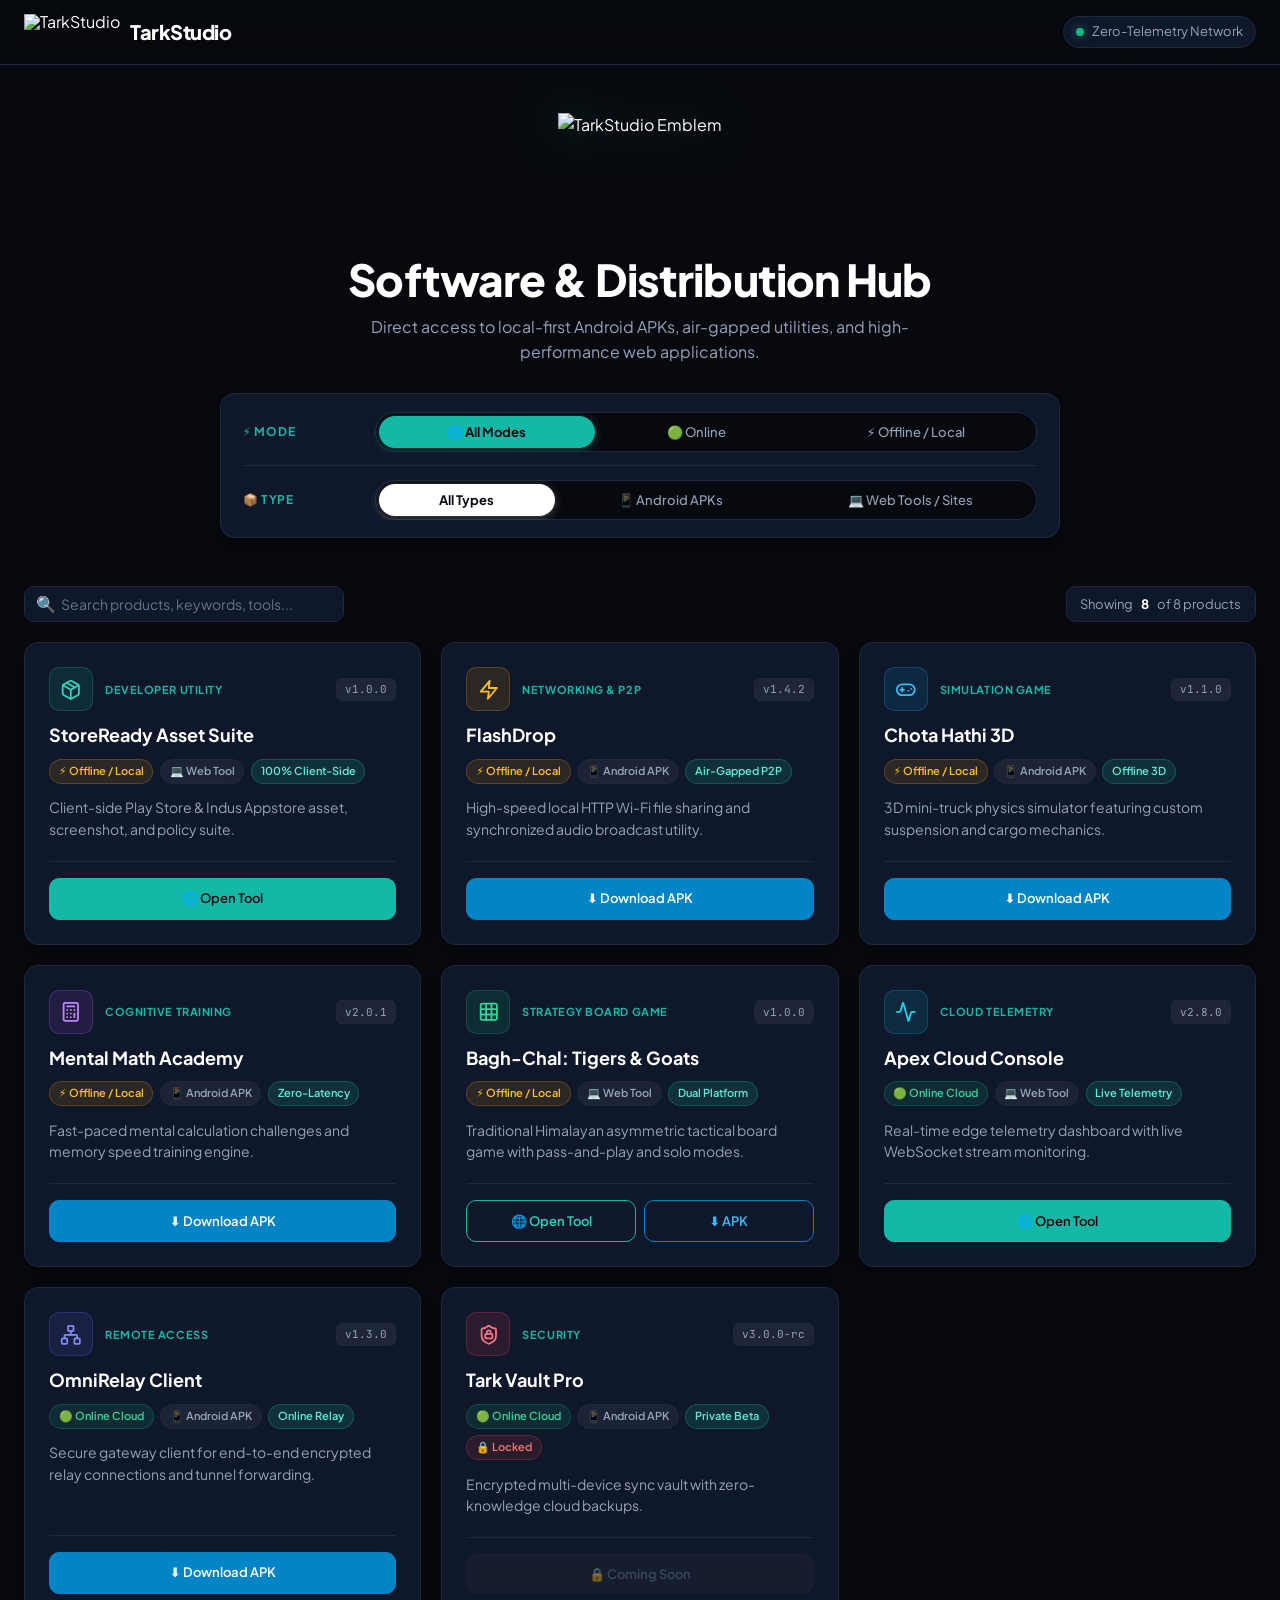
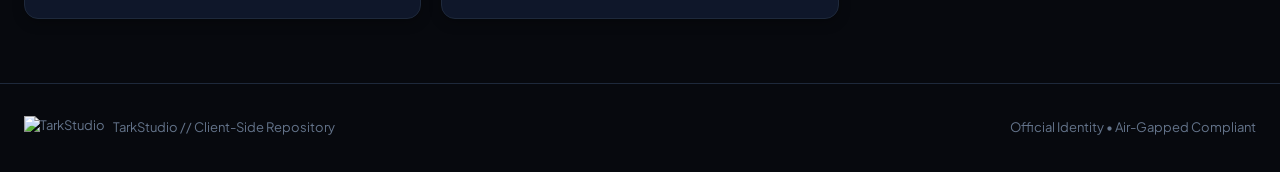
==== index.html @ 2e3623da "feat: initialize TarkStudio Portal project Set up the project structure, including Vite, React, Type" ====
<!doctype html>
<html lang="en">
  <head>
    <meta charset="UTF-8" />
    <meta name="viewport" content="width=device-width, initial-scale=1.0" />
    <title>TarkStudio Portal</title>
    <meta name="description" content="TarkStudio software portal featuring a dual-level filtering system for Online vs. Offline operational modes and APK vs. Website category selectors." />
    <meta property="og:title" content="TarkStudio Portal" />
    <meta property="og:description" content="TarkStudio software portal featuring a dual-level filtering system for Online vs. Offline operational modes and APK vs. Website category selectors." />
    <meta property="og:type" content="website" />
    <meta name="twitter:card" content="summary_large_image" />
    <link rel="preconnect" href="https://fonts.googleapis.com" />
    <link rel="preconnect" href="https://fonts.gstatic.com" crossorigin />
    <link href="https://fonts.googleapis.com/css2?family=Plus+Jakarta+Sans:wght@400;500;600;700;800&family=JetBrains+Mono:wght@400;500;600&display=swap" rel="stylesheet" />
    <link rel="stylesheet" href="/style.css" />
  </head>
  <body>
    <div class="app-container">
      <!-- 1. Top Navbar with Official TarkStudio Logo -->
      <header class="navbar">
        <div class="navbar-inner">
          <a href="#" class="navbar-brand" aria-label="TarkStudio Home">
            <img src="https://raw.githubusercontent.com/brijeshdhiman137-eng/tarkstudio-log.png/main/1000349515__2_-removebg-preview.png" alt="TarkStudio" class="navbar-logo-img" style="height: 36px; width: auto; object-fit: contain; margin-right: 10px; background: transparent;" referrerpolicy="no-referrer" />
            <span class="navbar-title">TarkStudio</span>
          </a>

          <div class="navbar-status">
            <span class="status-dot-pulse"></span>
            <span>Zero-Telemetry Network</span>
          </div>
        </div>
      </header>

      <!-- 2. Hero Section with Official TarkStudio Emblem & Glow -->
      <section class="hero-section">
        <div class="hero-shield-wrapper">
          <img src="https://raw.githubusercontent.com/brijeshdhiman137-eng/tarkstudio-log.png/main/1000349515__2_-removebg-preview.png" 
               alt="TarkStudio Emblem" 
               class="hero-shield-img"
               referrerpolicy="no-referrer" />
        </div>

        <h1 class="hero-title">
          Software & Distribution Hub
        </h1>
        <p class="hero-subtitle hidden sm:block">
          Direct access to local-first Android APKs, air-gapped utilities, and high-performance web applications.
        </p>

        <!-- Dual-Tier Filtering System Card -->
        <div class="filter-system-card max-w-full overflow-hidden" id="filterSystem">
          <!-- Top Row: Operational Mode Switcher -->
          <div class="filter-tier-row">
            <div class="filter-tier-label">
              <span>⚡ Mode</span>
            </div>
            <div class="toggle-group flex flex-wrap gap-1.5" id="modeFilterBar" role="radiogroup" aria-label="Operational Mode Filter">
              <button type="button" class="filter-btn active" data-mode="all" aria-pressed="true">
                <span>🌐 All Modes</span>
              </button>
              <button type="button" class="filter-btn" data-mode="online" aria-pressed="false">
                <span>🟢 Online</span>
              </button>
              <button type="button" class="filter-btn" data-mode="offline" aria-pressed="false">
                <span>⚡ Offline / Local</span>
              </button>
            </div>
          </div>

          <div class="filter-divider"></div>

          <!-- Second Row: Product Type Switcher -->
          <div class="filter-tier-row">
            <div class="filter-tier-label">
              <span>📦 Type</span>
            </div>
            <div class="toggle-group flex flex-wrap gap-1.5" id="typeFilterBar" role="radiogroup" aria-label="Product Type Filter">
              <button type="button" class="filter-btn active" data-type="all" aria-pressed="true">
                <span>All Types</span>
              </button>
              <button type="button" class="filter-btn" data-type="apk" aria-pressed="false">
                <span>📱 Android APKs</span>
              </button>
              <button type="button" class="filter-btn" data-type="website" aria-pressed="false">
                <span>💻 Web Tools / Sites</span>
              </button>
            </div>
          </div>
        </div>
      </section>

      <!-- Controls Row: Search Bar (Top & Full Width on Mobile) + Desktop Counter Badge -->
      <section class="content-controls-bar">
        <div class="search-input-wrapper">
          <span class="search-icon">🔍</span>
          <input
            type="text"
            id="searchInput"
            class="search-input"
            placeholder="Search products, keywords, tools..."
            aria-label="Search software catalog"
          />
          <button type="button" id="searchClearBtn" class="search-clear-btn" aria-label="Clear search">✕</button>
        </div>

        <div class="counter-badge-box hidden md:inline-flex" id="productCounter">
          Showing <span class="counter-count-bold">0</span> products
        </div>
      </section>

      <!-- Main Dynamic Grid -->
      <main class="portal-main px-2.5 sm:px-6 py-4 max-w-7xl mx-auto w-full" id="portalMain">
        <div id="appsGrid" class="apps-dashboard-grid grid grid-cols-2 sm:grid-cols-2 md:grid-cols-2 lg:grid-cols-3 gap-2.5 sm:gap-4 md:gap-5">
          <!-- Dynamic cards rendered by app.js -->
        </div>
      </main>

      <!-- Footer -->
      <footer class="portal-footer">
        <div class="footer-inner">
          <div class="footer-brand">
            <img src="https://raw.githubusercontent.com/brijeshdhiman137-eng/tarkstudio-log.png/main/1000349515__2_-removebg-preview.png" alt="TarkStudio" style="height: 24px; width: auto; object-fit: contain; background: transparent;" referrerpolicy="no-referrer" />
            <span>TarkStudio // Client-Side Repository</span>
          </div>
          <div>Official Identity • Air-Gapped Compliant</div>
        </div>
      </footer>
    </div>

    <!-- Client Script -->
    <script type="module" src="/app.js"></script>
  </body>
</html>
---- style.css ----
/* TarkStudio Portal - Stylesheet */

:root {
  --bg-canvas: #07090E;
  --bg-card: #0F172A;
  --bg-card-hover: #131d35;
  --bg-surface: #0b1120;
  --border-subtle: #1E293B;
  --border-accent: #14B8A6;
  --accent-teal: #14B8A6;
  --accent-teal-hover: #0d9488;
  --accent-teal-dim: rgba(20, 184, 166, 0.15);
  --accent-blue: #3b82f6;
  --accent-amber: #f59e0b;
  --accent-emerald: #10b981;
  --text-primary: #FFFFFF;
  --text-secondary: #94A3B8;
  --text-muted: #64748B;
  --radius-sm: 6px;
  --radius-md: 10px;
  --radius-lg: 14px;
  --radius-full: 9999px;
  --font-sans: 'Plus Jakarta Sans', system-ui, -apple-system, BlinkMacSystemFont, 'Segoe UI', Roboto, sans-serif;
  --font-mono: 'JetBrains Mono', ui-monospace, SFMono-Regular, monospace;
  --transition: all 0.2s cubic-bezier(0.16, 1, 0.3, 1);
}

*, *::before, *::after {
  box-sizing: border-box;
  margin: 0;
  padding: 0;
}

body {
  font-family: var(--font-sans);
  background-color: var(--bg-canvas);
  color: var(--text-primary);
  min-height: 100vh;
  line-height: 1.5;
  -webkit-font-smoothing: antialiased;
}

/* Base Layout */
.app-container {
  display: flex;
  flex-direction: column;
  min-height: 100vh;
}

/* Top Navbar */
.navbar {
  position: sticky;
  top: 0;
  z-index: 40;
  background-color: rgba(7, 9, 14, 0.85);
  backdrop-filter: blur(12px);
  -webkit-backdrop-filter: blur(12px);
  border-bottom: 1px solid var(--border-subtle);
  padding: 0.875rem 1.5rem;
}

.navbar-inner {
  max-width: 1280px;
  margin: 0 auto;
  display: flex;
  align-items: center;
  justify-content: space-between;
}

.navbar-brand {
  display: flex;
  align-items: center;
  text-decoration: none;
  color: var(--text-primary);
  background: transparent;
  border: none;
  box-shadow: none;
  line-height: 1;
}

.navbar-logo-img,
.navbar-logo-svg {
  height: 36px;
  width: auto;
  object-fit: contain;
  margin-right: 10px;
  background: transparent;
  display: block;
  flex-shrink: 0;
}

.navbar-title {
  font-size: 1.25rem;
  font-weight: 800;
  letter-spacing: -0.025em;
  color: var(--text-primary);
  display: flex;
  align-items: center;
  line-height: 1;
}

.navbar-tagline {
  font-size: 0.75rem;
  font-family: var(--font-mono);
  color: var(--text-muted);
  border-left: 1px solid var(--border-subtle);
  padding-left: 0.75rem;
  display: none;
}

@media (min-width: 640px) {
  .navbar-tagline {
    display: inline-block;
  }
}

.navbar-status {
  display: flex;
  align-items: center;
  gap: 0.5rem;
  font-size: 0.8125rem;
  color: var(--text-secondary);
  background: var(--bg-card);
  padding: 0.35rem 0.75rem;
  border-radius: var(--radius-full);
  border: 1px solid var(--border-subtle);
}

.status-dot-pulse {
  width: 8px;
  height: 8px;
  border-radius: 50%;
  background: var(--accent-emerald);
  box-shadow: 0 0 8px rgba(16, 185, 129, 0.6);
  animation: pulse-glow 2s infinite ease-in-out;
}

@keyframes pulse-glow {
  0%, 100% { opacity: 1; transform: scale(1); }
  50% { opacity: 0.5; transform: scale(0.85); }
}

/* Hero Section */
.hero-section {
  padding: 1.25rem 1rem 0.5rem;
  text-align: center;
  position: relative;
}

@media (min-width: 768px) {
  .hero-section {
    padding: 3rem 1.5rem 1.5rem;
  }
}

.hero-shield-wrapper {
  display: flex;
  align-items: center;
  justify-content: center;
  margin-bottom: 8px;
  width: 100%;
  background: transparent;
  border: none;
  box-shadow: none;
}

@media (min-width: 768px) {
  .hero-shield-wrapper {
    margin-bottom: 20px;
  }
}

.hero-shield-img,
.hero-shield-svg {
  height: 48px;
  width: auto;
  object-fit: contain;
  background: transparent;
  display: block;
  filter: drop-shadow(0 0 16px rgba(45, 212, 191, 0.4));
  transition: var(--transition);
}

@media (min-width: 768px) {
  .hero-shield-img,
  .hero-shield-svg {
    height: 120px;
    filter: drop-shadow(0 0 24px rgba(45, 212, 191, 0.45));
  }
}

.hero-shield-img:hover,
.hero-shield-svg:hover {
  filter: drop-shadow(0 0 32px rgba(45, 212, 191, 0.7));
  transform: translateY(-2px);
}

.hero-title,
.hero-heading {
  font-size: 1.35rem;
  font-weight: 800;
  letter-spacing: -0.02em;
  color: var(--text-primary);
  margin-top: 4px;
  margin-bottom: 4px;
  line-height: 1.2;
}

@media (min-width: 640px) {
  .hero-title,
  .hero-heading {
    font-size: 2rem;
    margin-top: 8px;
    margin-bottom: 6px;
  }
}

@media (min-width: 768px) {
  .hero-title,
  .hero-heading {
    font-size: 2.75rem;
    margin-top: 12px;
    margin-bottom: 8px;
  }
}

.hero-subtitle {
  color: #94A3B8;
  font-size: 0.9375rem;
  max-width: 620px;
  margin: 0 auto 20px auto;
  line-height: 1.5;
}

@media (min-width: 768px) {
  .hero-subtitle {
    font-size: 1rem;
    margin-bottom: 28px;
    line-height: 1.6;
  }
}

/* Dual-Tier Filtering System */
.filter-system-card {
  max-width: 840px;
  width: 100%;
  box-sizing: border-box;
  overflow: hidden;
  margin: 0.75rem auto 0;
  background: var(--bg-card);
  border: 1px solid var(--border-subtle);
  border-radius: var(--radius-md);
  padding: 0.65rem 0.75rem;
  box-shadow: 0 10px 25px -5px rgba(0, 0, 0, 0.5);
  display: flex;
  flex-direction: column;
  gap: 0.5rem;
}

@media (min-width: 640px) {
  .filter-system-card {
    border-radius: var(--radius-lg);
    margin-top: 1.5rem;
    padding: 1.1rem 1.35rem;
    gap: 0.85rem;
  }
}

.filter-tier-row {
  display: flex;
  flex-direction: column;
  gap: 0.35rem;
  width: 100%;
  max-width: 100%;
  overflow: hidden;
}

@media (min-width: 640px) {
  .filter-tier-row {
    flex-direction: row;
    align-items: center;
    justify-content: space-between;
    gap: 0.75rem;
  }
}

.filter-tier-label {
  font-size: 0.7rem;
  font-weight: 700;
  letter-spacing: 0.05em;
  text-transform: uppercase;
  color: var(--accent-teal);
  min-width: auto;
  text-align: left;
  display: flex;
  align-items: center;
  gap: 0.3rem;
}

@media (min-width: 640px) {
  .filter-tier-label {
    font-size: 0.75rem;
    letter-spacing: 0.06em;
    min-width: 120px;
  }
}

.toggle-group {
  display: flex;
  flex-wrap: wrap;
  background: var(--bg-canvas);
  border: 1px solid var(--border-subtle);
  padding: 3px;
  border-radius: var(--radius-md);
  gap: 0.375rem; /* gap-1.5 */
  width: 100%;
  max-width: 100%;
  box-sizing: border-box;
}

@media (min-width: 768px) {
  .toggle-group {
    flex-wrap: nowrap;
    border-radius: var(--radius-full);
    width: auto;
    flex: 1;
    gap: 3px;
  }
}

.filter-btn {
  flex: 1 1 auto;
  background: transparent;
  border: none;
  color: var(--text-secondary);
  padding: 0.25rem 0.625rem; /* px-2.5 py-1 on mobile */
  font-size: 0.75rem; /* text-xs on mobile */
  font-weight: 500;
  font-family: inherit;
  border-radius: var(--radius-full);
  cursor: pointer;
  transition: var(--transition);
  display: inline-flex;
  align-items: center;
  justify-content: center;
  gap: 0.35rem;
  white-space: nowrap;
  min-height: 28px;
}

@media (min-width: 768px) {
  .filter-btn {
    padding: 0.45rem 0.85rem;
    font-size: 0.8125rem;
    min-height: 32px;
  }
}

.filter-btn:hover {
  color: var(--text-primary);
  background: rgba(255, 255, 255, 0.05);
}

/* Primary Operational Mode Active */
#modeFilterBar .filter-btn.active {
  background: var(--accent-teal);
  color: #07090E;
  font-weight: 700;
  box-shadow: 0 2px 10px rgba(20, 184, 166, 0.35);
}

/* Secondary Product Type Active */
#typeFilterBar .filter-btn.active {
  background: #FFFFFF;
  color: #07090E;
  font-weight: 700;
  box-shadow: 0 2px 10px rgba(255, 255, 255, 0.25);
}

.filter-divider {
  height: 1px;
  background: var(--border-subtle);
  width: 100%;
}

/* Controls Bar (Search + Counter) */
.content-controls-bar {
  max-width: 1280px;
  margin: 0.75rem auto 0.75rem;
  padding: 0 1rem;
  display: flex;
  flex-direction: column;
  gap: 0.5rem;
  width: 100%;
  box-sizing: border-box;
}

@media (min-width: 768px) {
  .content-controls-bar {
    margin: 1.5rem auto 1.25rem;
    padding: 0 1.5rem;
    flex-direction: row;
    align-items: center;
    justify-content: space-between;
  }
}

.counter-badge-box {
  display: none;
}

@media (min-width: 768px) {
  .counter-badge-box {
    display: inline-flex;
    align-items: center;
    gap: 0.5rem;
    background: var(--bg-card);
    border: 1px solid var(--border-subtle);
    padding: 0.45rem 0.85rem;
    border-radius: var(--radius-md);
    font-size: 0.8125rem;
    color: var(--text-secondary);
    white-space: nowrap;
  }
}

.counter-count-bold {
  color: var(--text-primary);
  font-weight: 700;
}

.search-input-wrapper {
  position: relative;
  width: 100%;
  max-width: 100%;
}

@media (min-width: 768px) {
  .search-input-wrapper {
    max-width: 320px;
  }
}

/* Back to Hub Pill Button */
.btn-back-hub {
  display: inline-flex;
  align-items: center;
  gap: 0.35rem;
  width: auto;
  align-self: flex-start;
  margin-right: auto;
  padding: 0.3rem 0.65rem;
  font-size: 0.75rem;
  font-weight: 600;
  color: var(--accent-teal);
  background: rgba(20, 184, 166, 0.1);
  border: 1px solid rgba(20, 184, 166, 0.25);
  border-radius: var(--radius-full);
  text-decoration: none;
  transition: var(--transition);
  white-space: nowrap;
}

.btn-back-hub:hover {
  background: var(--accent-teal);
  color: #07090E;
}

@media (min-width: 640px) {
  .btn-back-hub {
    padding: 0.4rem 0.85rem;
    font-size: 0.8125rem;
  }
}

/* Detail Product Card */
.detail-product-card {
  background: var(--bg-card);
  border: 1px solid var(--border-subtle);
  border-radius: var(--radius-md);
  padding: 1rem;
  margin-bottom: 1.25rem;
  box-shadow: 0 10px 30px -10px rgba(0, 0, 0, 0.5);
  box-sizing: border-box;
}

@media (min-width: 640px) {
  .detail-product-card {
    border-radius: var(--radius-lg);
    padding: 1.5rem;
    margin-bottom: 1.5rem;
  }
}

.search-icon {
  position: absolute;
  left: 0.75rem;
  top: 50%;
  transform: translateY(-50%);
  color: var(--text-muted);
  pointer-events: none;
}

.search-input {
  width: 100%;
  background: var(--bg-card);
  border: 1px solid var(--border-subtle);
  border-radius: var(--radius-md);
  padding: 0.5rem 0.75rem 0.5rem 2.25rem;
  font-size: 0.875rem;
  color: var(--text-primary);
  font-family: inherit;
  transition: var(--transition);
}

.search-input:focus {
  outline: none;
  border-color: var(--accent-teal);
  box-shadow: 0 0 0 1px var(--accent-teal);
}

.search-input::placeholder {
  color: var(--text-muted);
}

.search-clear-btn {
  position: absolute;
  right: 0.65rem;
  top: 50%;
  transform: translateY(-50%);
  background: transparent;
  border: none;
  color: var(--text-muted);
  cursor: pointer;
  font-size: 0.875rem;
  display: none;
}

.search-clear-btn:hover {
  color: var(--text-primary);
}

/* Grid & Cards */
.portal-main {
  flex: 1;
  max-width: 1280px;
  width: 100%;
  margin: 0 auto;
  padding: 0 0.75rem 3rem;
}

@media (min-width: 768px) {
  .portal-main {
    padding: 0 1.5rem 4rem;
  }
}

#appsGrid,
.apps-dashboard-grid {
  display: grid;
  grid-template-columns: repeat(2, minmax(0, 1fr));
  gap: 0.625rem;
  width: 100%;
}

@media (min-width: 480px) and (max-width: 767px) {
  #appsGrid,
  .apps-dashboard-grid {
    grid-template-columns: repeat(auto-fit, minmax(140px, 1fr));
    gap: 0.75rem;
  }
}

@media (min-width: 768px) {
  #appsGrid,
  .apps-dashboard-grid {
    grid-template-columns: repeat(2, minmax(0, 1fr));
    gap: 1.25rem;
  }
}

@media (min-width: 1024px) {
  #appsGrid,
  .apps-dashboard-grid {
    grid-template-columns: repeat(3, minmax(0, 1fr));
    gap: 1.25rem;
  }
}

/* Project Card */
.app-card {
  background: var(--bg-card);
  border: 1px solid rgba(255, 255, 255, 0.08);
  border-radius: var(--radius-md);
  padding: 0.75rem;
  display: flex;
  flex-direction: column;
  justify-content: space-between;
  height: 100%;
  transition: var(--transition);
  position: relative;
  overflow: hidden;
  box-shadow: 0 4px 12px rgba(0, 0, 0, 0.25);
}

.app-card:hover {
  border-color: rgba(20, 184, 166, 0.35);
  background: var(--bg-card-hover);
  transform: translateY(-2px);
  box-shadow: 0 8px 24px -6px rgba(0, 0, 0, 0.5);
}

@media (min-width: 768px) {
  .app-card {
    padding: 1.5rem;
    border-radius: var(--radius-lg);
    border-color: var(--border-subtle);
    height: 100%;
  }
}

/* Clickable Card Anchor Area */
.card-click-area {
  display: flex;
  flex-direction: column;
  flex: 1 1 auto;
  text-decoration: none;
  color: inherit;
  cursor: pointer;
  width: 100%;
}

.card-click-area:hover .card-title {
  color: #5eead4;
}

.card-click-area:hover .card-title-mobile {
  color: #5eead4;
}

/* View Switching */
.card-mobile-view {
  display: flex;
  flex-direction: column;
  width: 100%;
}

.card-desktop-view {
  display: none;
  width: 100%;
  flex: 1 1 auto;
  flex-direction: column;
}

@media (min-width: 768px) {
  .card-mobile-view {
    display: none;
  }
  .card-desktop-view {
    display: flex;
  }
}

/* Mobile Launcher Tile Elements */
.card-mobile-top {
  display: flex;
  align-items: center;
  justify-content: space-between;
  gap: 0.5rem;
  margin-bottom: 0.5rem;
}

.card-icon-box {
  width: 2rem;
  height: 2rem;
  border-radius: 8px;
  display: flex;
  align-items: center;
  justify-content: center;
  flex-shrink: 0;
}

.card-icon-box .card-svg-icon {
  width: 1.125rem;
  height: 1.125rem;
}

.mobile-status-pill {
  font-size: 0.625rem;
  font-weight: 600;
  padding: 0.15rem 0.45rem;
  border-radius: 9999px;
  display: inline-flex;
  align-items: center;
  white-space: nowrap;
  line-height: 1.2;
}

.card-mobile-middle {
  margin-bottom: 0.5rem;
  min-width: 0;
}

.card-title-mobile {
  font-size: 0.875rem;
  font-weight: 600;
  color: var(--text-primary);
  line-height: 1.3;
  display: -webkit-box;
  -webkit-line-clamp: 2;
  -webkit-box-orient: vertical;
  overflow: hidden;
  text-overflow: ellipsis;
  width: 100%;
  transition: color 0.15s ease;
}

.card-subtext-mobile {
  display: block;
  font-size: 0.6875rem;
  color: var(--text-muted);
  font-family: var(--font-mono);
  margin-top: 0.15rem;
  white-space: nowrap;
  overflow: hidden;
  text-overflow: ellipsis;
}

/* Desktop View Elements */
.card-header-top {
  display: flex;
  align-items: center;
  justify-content: space-between;
  gap: 0.75rem;
  margin-bottom: 0.75rem;
}

.card-icon-cat-group {
  display: flex;
  align-items: center;
  gap: 0.75rem;
  min-width: 0;
}

.card-icon-box-desktop {
  width: 2.75rem;
  height: 2.75rem;
  border-radius: 10px;
  display: flex;
  align-items: center;
  justify-content: center;
  flex-shrink: 0;
}

.card-icon-box-desktop .card-svg-icon {
  width: 1.35rem;
  height: 1.35rem;
}

.card-top-row {
  display: flex;
  align-items: flex-start;
  justify-content: space-between;
  gap: 0.75rem;
  margin-bottom: 0.75rem;
}

.card-category {
  font-size: 0.6875rem;
  font-weight: 700;
  text-transform: uppercase;
  letter-spacing: 0.05em;
  color: var(--accent-teal);
  line-height: 1.2;
}

.card-title {
  font-size: 1.125rem;
  font-weight: 700;
  color: var(--text-primary);
  line-height: 1.3;
  display: -webkit-box;
  -webkit-line-clamp: 2;
  -webkit-box-orient: vertical;
  overflow: hidden;
  text-overflow: ellipsis;
  width: 100%;
  margin-bottom: 0.75rem;
  transition: color 0.15s ease;
}

.card-version {
  font-family: var(--font-mono);
  font-size: 0.6875rem;
  padding: 0.15rem 0.5rem;
  background: rgba(255, 255, 255, 0.06);
  border: 1px solid var(--border-subtle);
  border-radius: var(--radius-sm);
  color: var(--text-secondary);
  white-space: nowrap;
}

/* Badges */
.card-badges {
  display: flex;
  flex-wrap: wrap;
  align-items: center;
  gap: 0.4rem;
  margin-bottom: 0.85rem;
}

.badge {
  font-size: 0.6875rem;
  font-weight: 600;
  padding: 0.2rem 0.55rem;
  border-radius: var(--radius-full);
  display: inline-flex;
  align-items: center;
  gap: 0.3rem;
  border: 1px solid transparent;
}

.badge-mode-offline {
  background: rgba(245, 158, 11, 0.12);
  color: #fbbf24;
  border-color: rgba(245, 158, 11, 0.25);
}

.badge-mode-online {
  background: rgba(16, 185, 129, 0.12);
  color: #34d399;
  border-color: rgba(16, 185, 129, 0.25);
}

.badge-type {
  background: rgba(255, 255, 255, 0.05);
  color: var(--text-secondary);
  border-color: var(--border-subtle);
}

.badge-custom {
  background: var(--accent-teal-dim);
  color: #5eead4;
  border-color: rgba(20, 184, 166, 0.3);
}

.badge-locked {
  background: rgba(239, 68, 68, 0.12);
  color: #f87171;
  border-color: rgba(239, 68, 68, 0.25);
}

.card-description {
  font-size: 0.875rem;
  color: var(--text-secondary);
  line-height: 1.55;
  margin-bottom: 1.25rem;
  flex: 1;
  display: -webkit-box;
  -webkit-line-clamp: 3;
  -webkit-box-orient: vertical;
  overflow: hidden;
}

/* Action Area */
.card-action-container {
  padding-top: 0.45rem;
  border-top: 1px solid rgba(255, 255, 255, 0.06);
  margin-top: auto;
  width: 100%;
}

@media (min-width: 768px) {
  .card-action-container {
    padding-top: 1rem;
    border-top: 1px solid var(--border-subtle);
  }
}

.dual-action-row {
  display: grid;
  grid-template-columns: 1fr 1fr;
  gap: 0.35rem;
}

@media (min-width: 768px) {
  .dual-action-row {
    gap: 0.5rem;
  }
}

.single-action-row {
  display: block;
}

.action-btn {
  display: inline-flex;
  align-items: center;
  justify-content: center;
  gap: 0.3rem;
  width: 100%;
  padding: 0.45rem 0.5rem;
  border-radius: 6px;
  font-size: 0.75rem;
  font-weight: 600;
  text-decoration: none;
  border: 1px solid transparent;
  cursor: pointer;
  transition: var(--transition);
  font-family: inherit;
  min-height: 32px;
}

@media (min-width: 768px) {
  .action-btn {
    padding: 0.65rem 0.9rem;
    border-radius: var(--radius-md);
    font-size: 0.8125rem;
    min-height: 40px;
    gap: 0.45rem;
  }
}

.btn-text-mobile {
  display: inline;
}

.btn-text-desktop {
  display: none;
}

@media (min-width: 768px) {
  .btn-text-mobile {
    display: none;
  }
  .btn-text-desktop {
    display: inline;
  }
}

/* Icon Palette Themes */
.icon-theme-teal {
  background: rgba(20, 184, 166, 0.12);
  color: #2dd4bf;
  border: 1px solid rgba(20, 184, 166, 0.25);
}
.icon-theme-amber {
  background: rgba(245, 158, 11, 0.12);
  color: #fbbf24;
  border: 1px solid rgba(245, 158, 11, 0.25);
}
.icon-theme-sky {
  background: rgba(14, 165, 233, 0.12);
  color: #38bdf8;
  border: 1px solid rgba(14, 165, 233, 0.25);
}
.icon-theme-purple {
  background: rgba(168, 85, 247, 0.12);
  color: #c084fc;
  border: 1px solid rgba(168, 85, 247, 0.25);
}
.icon-theme-emerald {
  background: rgba(16, 185, 129, 0.12);
  color: #34d399;
  border: 1px solid rgba(16, 185, 129, 0.25);
}
.icon-theme-cyan {
  background: rgba(6, 182, 212, 0.12);
  color: #22d3ee;
  border: 1px solid rgba(6, 182, 212, 0.25);
}
.icon-theme-indigo {
  background: rgba(99, 102, 241, 0.12);
  color: #818cf8;
  border: 1px solid rgba(99, 102, 241, 0.25);
}
.icon-theme-rose {
  background: rgba(244, 63, 94, 0.12);
  color: #fb7185;
  border: 1px solid rgba(244, 63, 94, 0.25);
}

/* APK Download Action */
.btn-apk-download {
  background: #0284c7;
  color: #ffffff;
  border-color: #0284c7;
}

.btn-apk-download:hover {
  background: #0369a1;
  border-color: #0369a1;
}

/* Web Tool Action */
.btn-web-open {
  background: var(--accent-teal);
  color: #07090E;
  border-color: var(--accent-teal);
}

.btn-web-open:hover {
  background: var(--accent-teal-hover);
  border-color: var(--accent-teal-hover);
}

/* Dual Variant Styles (compact) */
.dual-action-row .btn-apk-download {
  background: #0f172a;
  color: #38bdf8;
  border-color: #0284c7;
}

.dual-action-row .btn-apk-download:hover {
  background: #0284c7;
  color: #ffffff;
}

.dual-action-row .btn-web-open {
  background: #0f172a;
  color: #2dd4bf;
  border-color: #14b8a6;
}

.dual-action-row .btn-web-open:hover {
  background: #14b8a6;
  color: #07090E;
}

/* Locked / Disabled state */
.btn-locked {
  pointer-events: none !important;
  opacity: 0.5 !important;
  background: rgba(255, 255, 255, 0.05) !important;
  color: var(--text-muted) !important;
  border-color: var(--border-subtle) !important;
  cursor: not-allowed !important;
}

/* Empty State */
.empty-results-box {
  grid-column: 1 / -1;
  text-align: center;
  padding: 4rem 1.5rem;
  background: var(--bg-card);
  border: 1px dashed var(--border-subtle);
  border-radius: var(--radius-lg);
}

.empty-results-icon {
  font-size: 2.5rem;
  margin-bottom: 1rem;
}

.empty-results-title {
  font-size: 1.125rem;
  font-weight: 700;
  color: var(--text-primary);
  margin-bottom: 0.5rem;
}

.empty-results-text {
  color: var(--text-secondary);
  font-size: 0.875rem;
  max-width: 420px;
  margin: 0 auto 1.25rem;
}

.btn-reset-filters {
  background: var(--accent-teal);
  color: #07090E;
  font-weight: 700;
  font-size: 0.8125rem;
  padding: 0.5rem 1.25rem;
  border-radius: var(--radius-full);
  border: none;
  cursor: pointer;
  transition: var(--transition);
}

.btn-reset-filters:hover {
  background: var(--accent-teal-hover);
}

/* Footer */
.portal-footer {
  border-top: 1px solid var(--border-subtle);
  background-color: var(--bg-canvas);
  padding: 2rem 1.5rem;
  text-align: center;
  font-size: 0.8125rem;
  color: var(--text-muted);
}

.footer-inner {
  max-width: 1280px;
  margin: 0 auto;
  display: flex;
  flex-direction: column;
  gap: 0.75rem;
  align-items: center;
  justify-content: space-between;
}

@media (min-width: 640px) {
  .footer-inner {
    flex-direction: row;
  }
}

.footer-brand {
  display: flex;
  align-items: center;
  gap: 0.5rem;
}

/* Toast Notification */
.toast-notice {
  position: fixed;
  bottom: 2rem;
  right: 2rem;
  background: var(--bg-card);
  border: 1px solid var(--accent-teal);
  padding: 0.85rem 1.25rem;
  border-radius: var(--radius-md);
  box-shadow: 0 10px 25px rgba(0, 0, 0, 0.6);
  z-index: 100;
  display: flex;
  align-items: center;
  gap: 0.5rem;
  font-size: 0.875rem;
  color: var(--text-primary);
  animation: slide-up 0.25s ease-out;
}

@keyframes slide-up {
  from { opacity: 0; transform: translateY(12px); }
  to { opacity: 1; transform: translateY(0); }
}
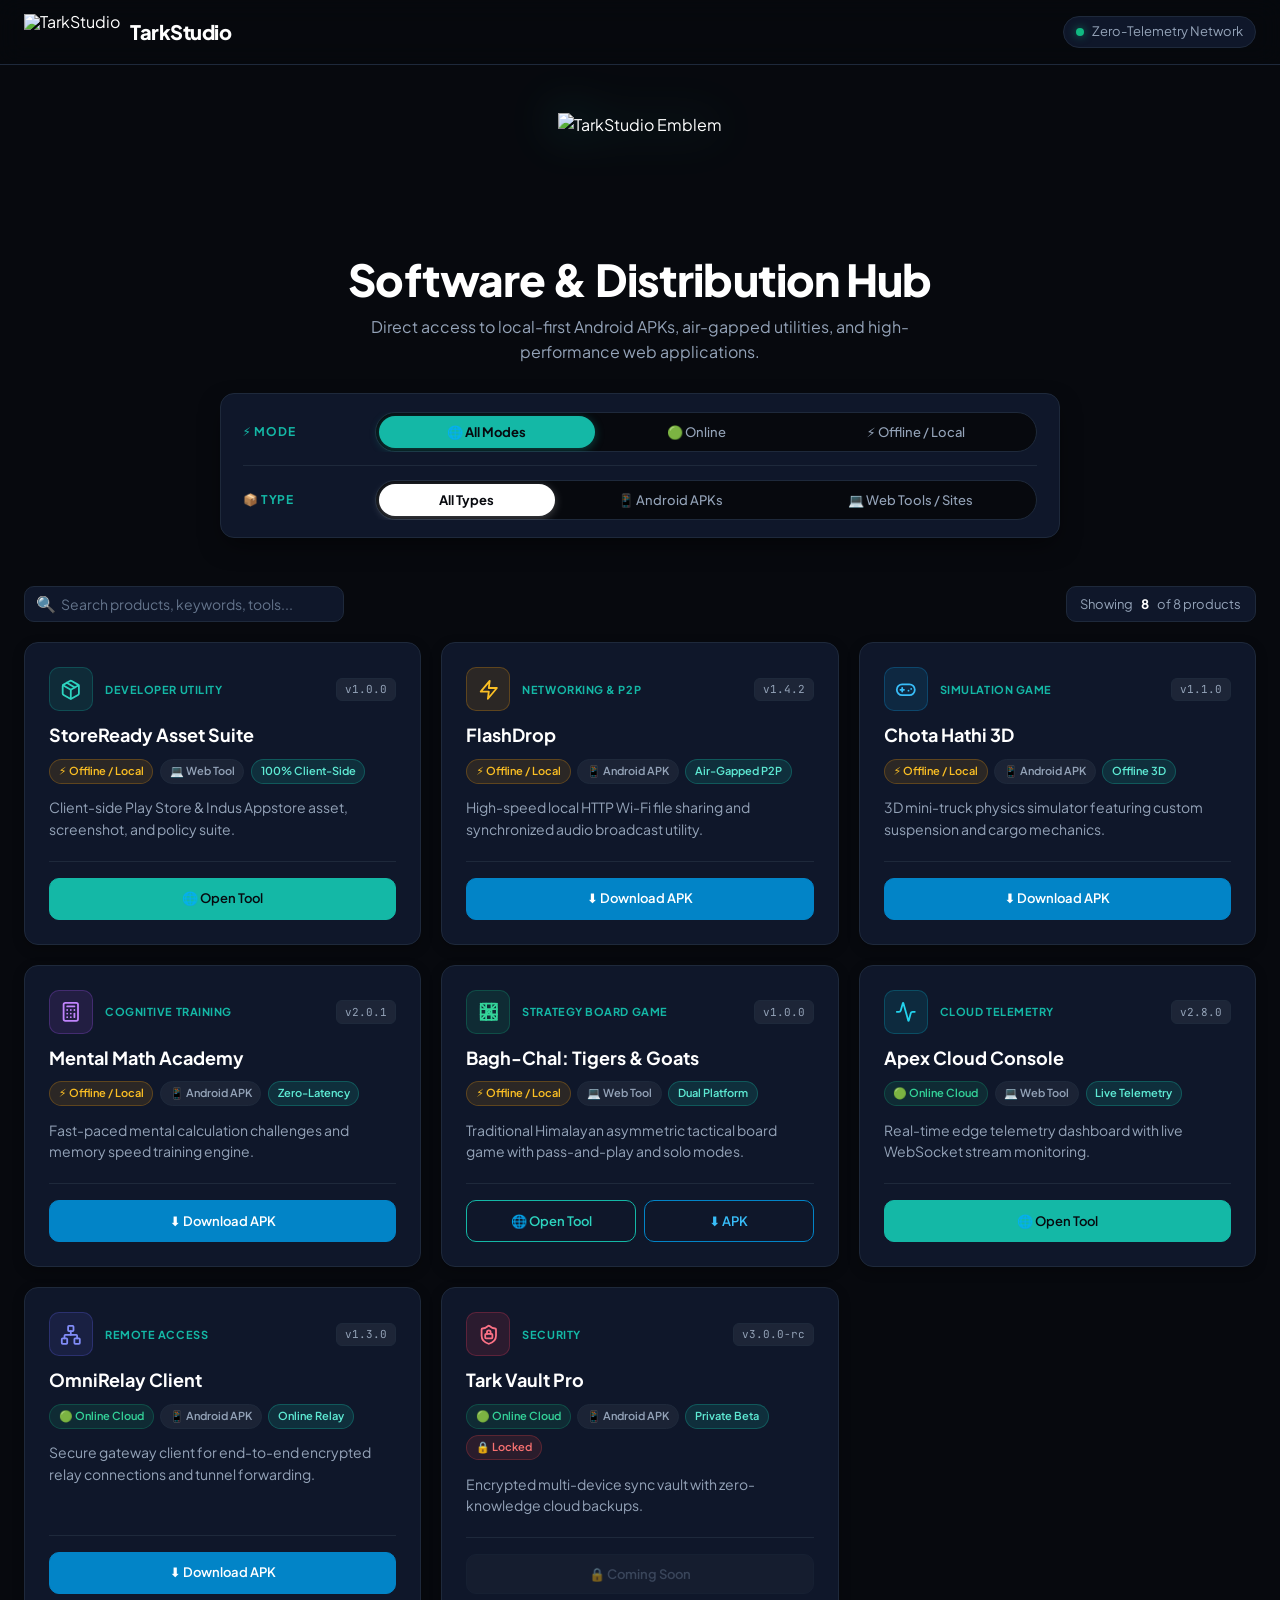
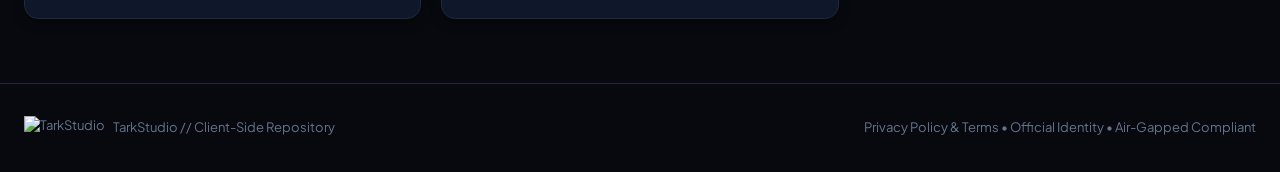
==== commit c96d8114: "feat: add Privacy Policy page and footer links - Create `privacy.html` and register it in `vite.conf" ====
--- a/index.html
+++ b/index.html
@@ -1,5 +1,5 @@
 <!doctype html>
-<html lang="en">
+<html lang="en" class="dark">
   <head>
     <meta charset="UTF-8" />
     <meta name="viewport" content="width=device-width, initial-scale=1.0" />
@@ -9,12 +9,14 @@
     <meta property="og:description" content="TarkStudio software portal featuring a dual-level filtering system for Online vs. Offline operational modes and APK vs. Website category selectors." />
     <meta property="og:type" content="website" />
     <meta name="twitter:card" content="summary_large_image" />
+    <link rel="icon" type="image/png" href="https://raw.githubusercontent.com/brijeshdhiman137-eng/tarkstudio-log.png/main/1000349515__2_-removebg-preview.png" />
     <link rel="preconnect" href="https://fonts.googleapis.com" />
     <link rel="preconnect" href="https://fonts.gstatic.com" crossorigin />
     <link href="https://fonts.googleapis.com/css2?family=Plus+Jakarta+Sans:wght@400;500;600;700;800&family=JetBrains+Mono:wght@400;500;600&display=swap" rel="stylesheet" />
-    <link rel="stylesheet" href="/style.css" />
+    <script src="https://cdn.tailwindcss.com"></script>
+    <link rel="stylesheet" href="./style.css" />
   </head>
-  <body>
+  <body class="dark bg-slate-950 text-slate-100 tark-theme">
     <div class="app-container">
       <!-- 1. Top Navbar with Official TarkStudio Logo -->
       <header class="navbar">
@@ -122,12 +124,16 @@
             <img src="https://raw.githubusercontent.com/brijeshdhiman137-eng/tarkstudio-log.png/main/1000349515__2_-removebg-preview.png" alt="TarkStudio" style="height: 24px; width: auto; object-fit: contain; background: transparent;" referrerpolicy="no-referrer" />
             <span>TarkStudio // Client-Side Repository</span>
           </div>
-          <div>Official Identity • Air-Gapped Compliant</div>
+          <div class="flex items-center gap-3 flex-wrap justify-center">
+            <a href="privacy.html" class="footer-link">Privacy Policy &amp; Terms</a>
+            <span class="text-slate-600">•</span>
+            <span>Official Identity • Air-Gapped Compliant</span>
+          </div>
         </div>
       </footer>
     </div>
 
     <!-- Client Script -->
-    <script type="module" src="/app.js"></script>
+    <script type="module" src="./app.js"></script>
   </body>
 </html>
--- a/style.css
+++ b/style.css
@@ -1114,6 +1114,17 @@
   gap: 0.5rem;
 }
 
+.footer-link {
+  color: var(--text-muted);
+  text-decoration: none;
+  transition: var(--transition);
+}
+
+.footer-link:hover {
+  color: var(--accent-teal);
+  text-decoration: underline;
+}
+
 /* Toast Notification */
 .toast-notice {
   position: fixed;
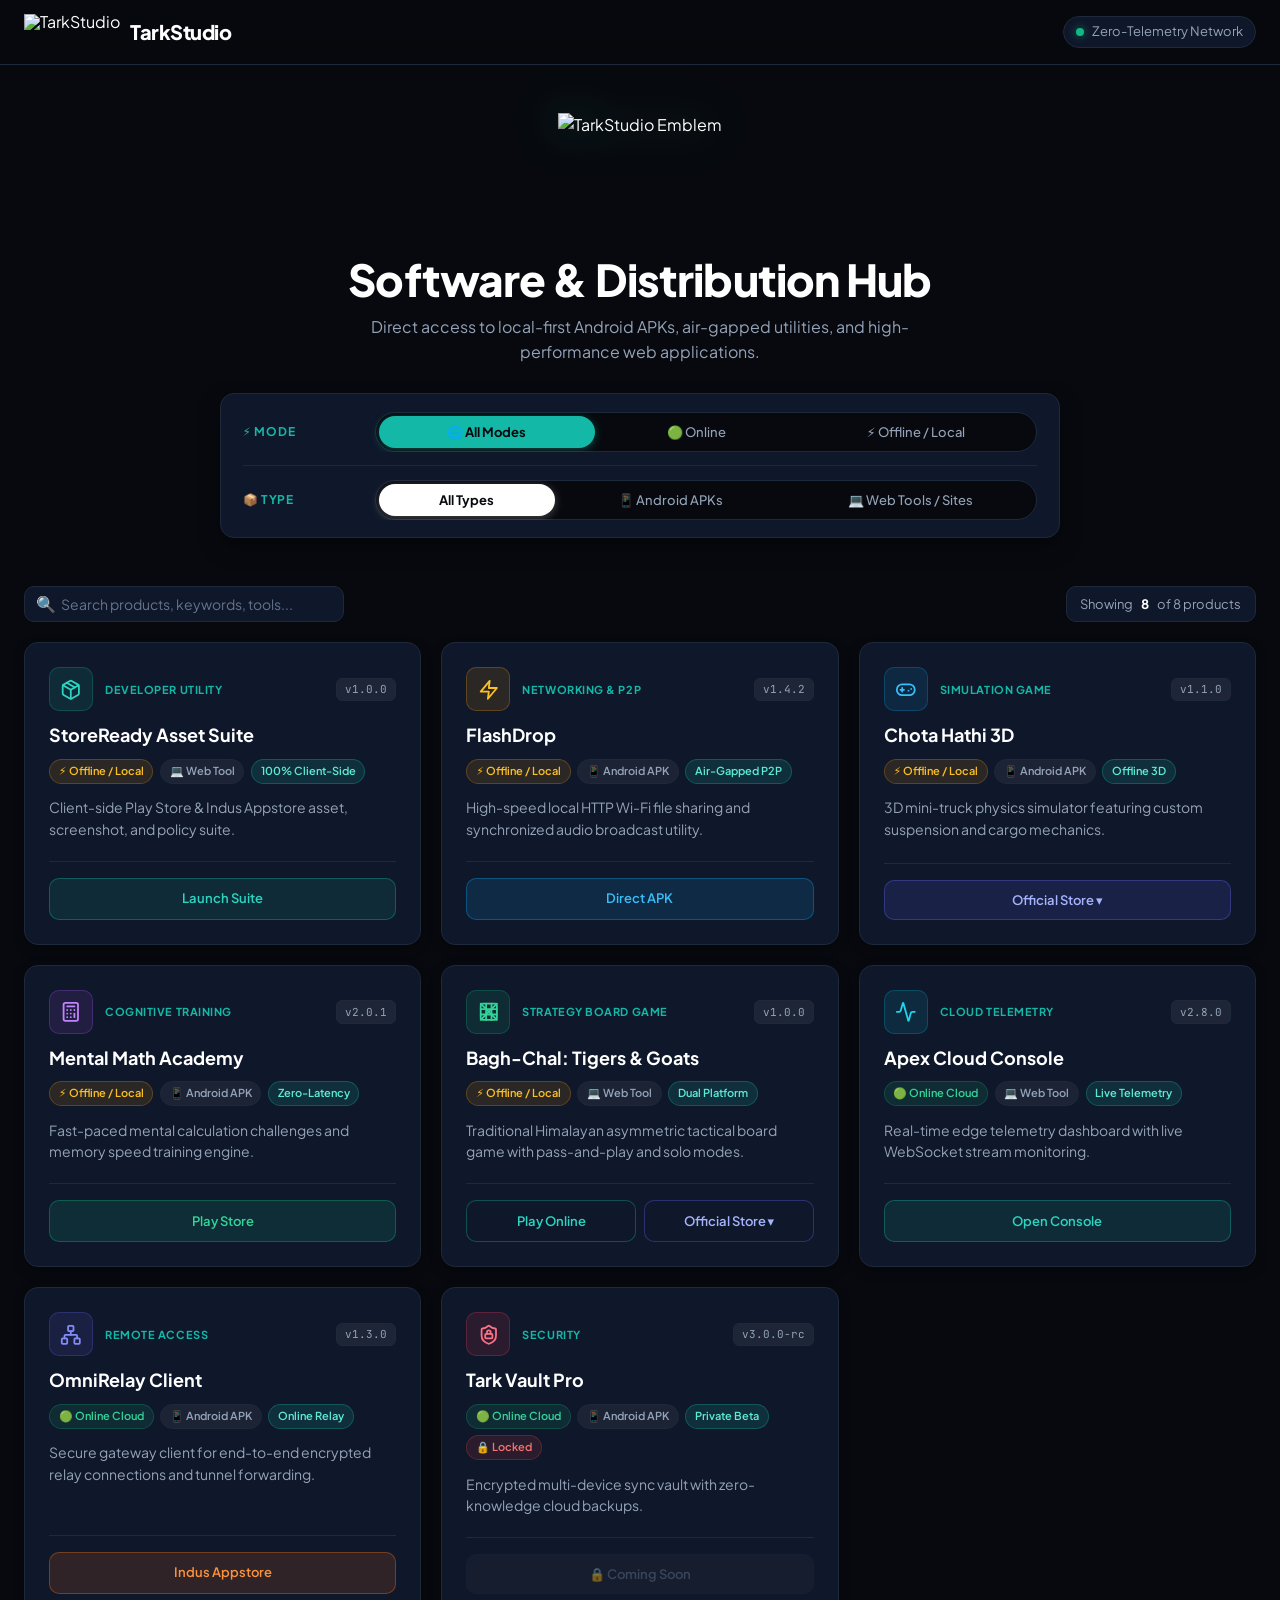
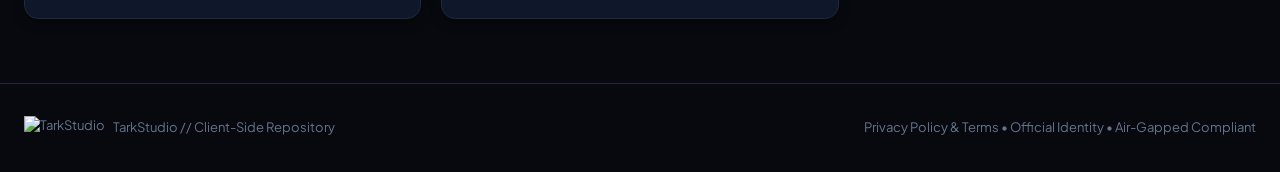
==== commit 15cb0e7c: "feat: upgrade project distribution and metadata Expand project schema to support multiple distributi" ====
--- a/index.html
+++ b/index.html
@@ -3,12 +3,49 @@
   <head>
     <meta charset="UTF-8" />
     <meta name="viewport" content="width=device-width, initial-scale=1.0" />
-    <title>TarkStudio Portal</title>
-    <meta name="description" content="TarkStudio software portal featuring a dual-level filtering system for Online vs. Offline operational modes and APK vs. Website category selectors." />
-    <meta property="og:title" content="TarkStudio Portal" />
-    <meta property="og:description" content="TarkStudio software portal featuring a dual-level filtering system for Online vs. Offline operational modes and APK vs. Website category selectors." />
+    
+    <!-- Primary Meta Tags -->
+    <title>TarkStudio | Privacy-First Offline Apps, APKs & Web Tools</title>
+    <meta name="title" content="TarkStudio | Privacy-First Offline Apps, APKs & Web Tools" />
+    <meta name="description" content="Discover high-performance local-first Android APKs, air-gapped utilities, and zero-telemetry web tools. Download secure, privacy-first software directly." />
+    <meta name="keywords" content="TarkStudio, offline android apk, air-gapped tools, p2p file share, bagh chal online, storeready assets, privacy tools" />
+    <meta name="robots" content="index, follow" />
+    <meta name="author" content="TarkStudio" />
+    <link rel="canonical" href="https://brijeshdhiman137-eng.github.io/TarkStudio/" />
+
+    <!-- Social Media / Open Graph -->
     <meta property="og:type" content="website" />
-    <meta name="twitter:card" content="summary_large_image" />
+    <meta property="og:url" content="https://brijeshdhiman137-eng.github.io/TarkStudio/" />
+    <meta property="og:title" content="TarkStudio | Privacy-First Offline Apps & Tools" />
+    <meta property="og:description" content="Direct access to local-first Android APKs, offline games, and high-performance web utilities." />
+    <meta property="og:image" content="./assets/og-banner.png" />
+    <meta property="og:site_name" content="TarkStudio" />
+
+    <!-- Twitter / X Cards -->
+    <meta property="twitter:card" content="summary_large_image" />
+    <meta property="twitter:url" content="https://brijeshdhiman137-eng.github.io/TarkStudio/" />
+    <meta property="twitter:title" content="TarkStudio | Privacy-First Offline Apps & Tools" />
+    <meta property="twitter:description" content="Direct access to local-first Android APKs, offline games, and high-performance web utilities." />
+    <meta property="twitter:image" content="./assets/og-banner.png" />
+
+    <!-- Schema.org JSON-LD Structured Data -->
+    <script type="application/ld+json">
+    {
+      "@context": "https://schema.org",
+      "@type": "WebSite",
+      "name": "TarkStudio",
+      "url": "https://brijeshdhiman137-eng.github.io/TarkStudio/",
+      "description": "Discover high-performance local-first Android APKs, air-gapped utilities, and zero-telemetry web tools. Download secure, privacy-first software directly.",
+      "publisher": {
+        "@type": "Organization",
+        "name": "TarkStudio",
+        "logo": {
+          "@type": "ImageObject",
+          "url": "https://raw.githubusercontent.com/brijeshdhiman137-eng/tarkstudio-log.png/main/1000349515__2_-removebg-preview.png"
+        }
+      }
+    }
+    </script>
     <link rel="icon" type="image/png" href="https://raw.githubusercontent.com/brijeshdhiman137-eng/tarkstudio-log.png/main/1000349515__2_-removebg-preview.png" />
     <link rel="preconnect" href="https://fonts.googleapis.com" />
     <link rel="preconnect" href="https://fonts.gstatic.com" crossorigin />
--- a/style.css
+++ b/style.css
@@ -980,35 +980,84 @@
   border: 1px solid rgba(244, 63, 94, 0.25);
 }
 
-/* APK Download Action */
+/* Hybrid Action Buttons */
+.btn-custom-action {
+  background: rgba(20, 184, 166, 0.12);
+  color: #2dd4bf;
+  border-color: rgba(20, 184, 166, 0.35);
+}
+
+.btn-custom-action:hover {
+  background: var(--accent-teal);
+  color: #07090E;
+  border-color: var(--accent-teal);
+}
+
 .btn-apk-download {
+  background: rgba(14, 165, 233, 0.14);
+  color: #38bdf8;
+  border-color: rgba(14, 165, 233, 0.35);
+}
+
+.btn-apk-download:hover {
   background: #0284c7;
   color: #ffffff;
   border-color: #0284c7;
 }
 
-.btn-apk-download:hover {
-  background: #0369a1;
-  border-color: #0369a1;
-}
-
-/* Web Tool Action */
-.btn-web-open {
-  background: var(--accent-teal);
+.btn-indus-store {
+  background: rgba(249, 115, 22, 0.14);
+  color: #fb923c;
+  border-color: rgba(249, 115, 22, 0.35);
+}
+
+.btn-indus-store:hover {
+  background: #ea580c;
+  color: #ffffff;
+  border-color: #ea580c;
+}
+
+.btn-play-store {
+  background: rgba(16, 185, 129, 0.14);
+  color: #34d399;
+  border-color: rgba(16, 185, 129, 0.35);
+}
+
+.btn-play-store:hover {
+  background: #059669;
+  color: #ffffff;
+  border-color: #059669;
+}
+
+.btn-store-dropdown {
+  background: rgba(99, 102, 241, 0.14);
+  color: #a5b4fc;
+  border-color: rgba(99, 102, 241, 0.35);
+  cursor: pointer;
+}
+
+.btn-store-dropdown:hover {
+  background: #4f46e5;
+  color: #ffffff;
+  border-color: #4f46e5;
+}
+
+/* Dual Variant Styles (compact) */
+.dual-action-row .btn-custom-action {
+  background: #0f172a;
+  color: #2dd4bf;
+  border-color: rgba(20, 184, 166, 0.35);
+}
+
+.dual-action-row .btn-custom-action:hover {
+  background: #14b8a6;
   color: #07090E;
-  border-color: var(--accent-teal);
-}
-
-.btn-web-open:hover {
-  background: var(--accent-teal-hover);
-  border-color: var(--accent-teal-hover);
-}
-
-/* Dual Variant Styles (compact) */
+}
+
 .dual-action-row .btn-apk-download {
   background: #0f172a;
   color: #38bdf8;
-  border-color: #0284c7;
+  border-color: rgba(14, 165, 233, 0.35);
 }
 
 .dual-action-row .btn-apk-download:hover {
@@ -1016,15 +1065,299 @@
   color: #ffffff;
 }
 
-.dual-action-row .btn-web-open {
+.dual-action-row .btn-indus-store {
   background: #0f172a;
-  color: #2dd4bf;
-  border-color: #14b8a6;
-}
-
-.dual-action-row .btn-web-open:hover {
-  background: #14b8a6;
-  color: #07090E;
+  color: #fb923c;
+  border-color: rgba(249, 115, 22, 0.35);
+}
+
+.dual-action-row .btn-indus-store:hover {
+  background: #ea580c;
+  color: #ffffff;
+}
+
+.dual-action-row .btn-play-store {
+  background: #0f172a;
+  color: #34d399;
+  border-color: rgba(16, 185, 129, 0.35);
+}
+
+.dual-action-row .btn-play-store:hover {
+  background: #059669;
+  color: #ffffff;
+}
+
+.dual-action-row .btn-store-dropdown {
+  background: #0f172a;
+  color: #a5b4fc;
+  border-color: rgba(99, 102, 241, 0.35);
+}
+
+.dual-action-row .btn-store-dropdown:hover {
+  background: #4f46e5;
+  color: #ffffff;
+}
+
+.btn-text-content {
+  display: inline-block;
+  white-space: nowrap;
+  overflow: hidden;
+  text-overflow: ellipsis;
+  max-width: 100%;
+}
+
+/* Store Distribution Modal */
+.store-modal-backdrop {
+  position: fixed;
+  inset: 0;
+  z-index: 9999;
+  background: rgba(5, 8, 14, 0.85);
+  backdrop-filter: blur(8px);
+  -webkit-backdrop-filter: blur(8px);
+  display: flex;
+  align-items: center;
+  justify-content: center;
+  padding: 1rem;
+  opacity: 1;
+  animation: fadeInModal 0.2s ease-out;
+}
+
+.store-modal-backdrop.store-modal-closing {
+  opacity: 0;
+  transition: opacity 0.15s ease-out;
+}
+
+@keyframes fadeInModal {
+  from {
+    opacity: 0;
+  }
+  to {
+    opacity: 1;
+  }
+}
+
+.store-modal-card {
+  width: 100%;
+  max-width: 480px;
+  background: #0b0f19;
+  border: 1px solid rgba(255, 255, 255, 0.12);
+  border-radius: var(--radius-lg);
+  box-shadow: 0 20px 40px -8px rgba(0, 0, 0, 0.75), 0 0 24px rgba(20, 184, 166, 0.12);
+  overflow: hidden;
+  display: flex;
+  flex-direction: column;
+  animation: scaleInModal 0.22s cubic-bezier(0.16, 1, 0.3, 1);
+}
+
+@keyframes scaleInModal {
+  from {
+    transform: scale(0.95) translateY(8px);
+    opacity: 0;
+  }
+  to {
+    transform: scale(1) translateY(0);
+    opacity: 1;
+  }
+}
+
+.store-modal-header {
+  padding: 1.25rem 1.5rem 1rem;
+  border-bottom: 1px solid rgba(255, 255, 255, 0.08);
+  display: flex;
+  align-items: flex-start;
+  justify-content: space-between;
+  gap: 1rem;
+}
+
+.store-modal-kicker {
+  font-size: 0.6875rem;
+  font-weight: 700;
+  letter-spacing: 0.06em;
+  color: var(--accent-teal);
+  text-transform: uppercase;
+  margin-bottom: 0.25rem;
+}
+
+.store-modal-title {
+  font-size: 1.25rem;
+  font-weight: 700;
+  color: var(--text-primary);
+  line-height: 1.3;
+  margin: 0;
+}
+
+.store-modal-sub {
+  font-size: 0.75rem;
+  color: var(--text-secondary);
+  margin-top: 0.2rem;
+}
+
+.store-modal-close {
+  width: 2rem;
+  height: 2rem;
+  border-radius: var(--radius-md);
+  background: rgba(255, 255, 255, 0.05);
+  border: 1px solid rgba(255, 255, 255, 0.08);
+  color: var(--text-secondary);
+  font-size: 1rem;
+  cursor: pointer;
+  display: flex;
+  align-items: center;
+  justify-content: center;
+  transition: var(--transition);
+  flex-shrink: 0;
+}
+
+.store-modal-close:hover {
+  background: rgba(255, 255, 255, 0.12);
+  color: #ffffff;
+}
+
+.store-modal-body {
+  padding: 1.25rem 1.5rem;
+  display: flex;
+  flex-direction: column;
+  gap: 0.85rem;
+}
+
+.store-modal-prompt {
+  font-size: 0.8125rem;
+  color: var(--text-secondary);
+}
+
+.store-modal-options-list {
+  display: flex;
+  flex-direction: column;
+  gap: 0.625rem;
+}
+
+.store-option-item {
+  display: flex;
+  align-items: center;
+  gap: 0.875rem;
+  padding: 0.875rem 1rem;
+  background: rgba(255, 255, 255, 0.03);
+  border: 1px solid rgba(255, 255, 255, 0.08);
+  border-radius: var(--radius-md);
+  text-decoration: none;
+  color: inherit;
+  transition: var(--transition);
+  cursor: pointer;
+}
+
+.store-option-item:hover {
+  background: rgba(255, 255, 255, 0.07);
+  transform: translateY(-1px);
+}
+
+.store-option-icon-box {
+  width: 2.5rem;
+  height: 2.5rem;
+  border-radius: 8px;
+  display: flex;
+  align-items: center;
+  justify-content: center;
+  flex-shrink: 0;
+}
+
+.modal-opt-apk .store-option-icon-box {
+  background: rgba(14, 165, 233, 0.15);
+  color: #38bdf8;
+  border: 1px solid rgba(14, 165, 233, 0.3);
+}
+
+.modal-opt-apk:hover {
+  border-color: rgba(14, 165, 233, 0.5);
+  box-shadow: 0 4px 16px rgba(14, 165, 233, 0.15);
+}
+
+.modal-opt-indus .store-option-icon-box {
+  background: rgba(249, 115, 22, 0.15);
+  color: #fb923c;
+  border: 1px solid rgba(249, 115, 22, 0.3);
+}
+
+.modal-opt-indus:hover {
+  border-color: rgba(249, 115, 22, 0.5);
+  box-shadow: 0 4px 16px rgba(249, 115, 22, 0.15);
+}
+
+.modal-opt-play .store-option-icon-box {
+  background: rgba(16, 185, 129, 0.15);
+  color: #34d399;
+  border: 1px solid rgba(16, 185, 129, 0.3);
+}
+
+.modal-opt-play:hover {
+  border-color: rgba(16, 185, 129, 0.5);
+  box-shadow: 0 4px 16px rgba(16, 185, 129, 0.15);
+}
+
+.store-option-meta {
+  flex: 1;
+  min-width: 0;
+}
+
+.store-option-heading {
+  display: flex;
+  align-items: center;
+  justify-content: space-between;
+  gap: 0.5rem;
+  margin-bottom: 0.2rem;
+}
+
+.store-option-name {
+  font-size: 0.875rem;
+  font-weight: 700;
+  color: var(--text-primary);
+}
+
+.store-option-tag {
+  font-size: 0.6875rem;
+  font-weight: 600;
+  padding: 0.15rem 0.45rem;
+  border-radius: var(--radius-full);
+  background: rgba(255, 255, 255, 0.07);
+  color: var(--text-secondary);
+  white-space: nowrap;
+}
+
+.store-option-desc {
+  font-size: 0.75rem;
+  color: var(--text-secondary);
+  line-height: 1.4;
+}
+
+.store-modal-footer {
+  padding: 0.875rem 1.5rem;
+  background: rgba(0, 0, 0, 0.2);
+  border-top: 1px solid rgba(255, 255, 255, 0.06);
+  display: flex;
+  align-items: center;
+  justify-content: space-between;
+  gap: 1rem;
+}
+
+.store-modal-guarantee {
+  font-size: 0.6875rem;
+  color: var(--text-muted);
+}
+
+.store-modal-cancel-btn {
+  padding: 0.45rem 0.95rem;
+  font-size: 0.75rem;
+  font-weight: 600;
+  color: var(--text-secondary);
+  background: rgba(255, 255, 255, 0.05);
+  border: 1px solid var(--border-subtle);
+  border-radius: var(--radius-md);
+  cursor: pointer;
+  transition: var(--transition);
+}
+
+.store-modal-cancel-btn:hover {
+  background: rgba(255, 255, 255, 0.1);
+  color: var(--text-primary);
 }
 
 /* Locked / Disabled state */
